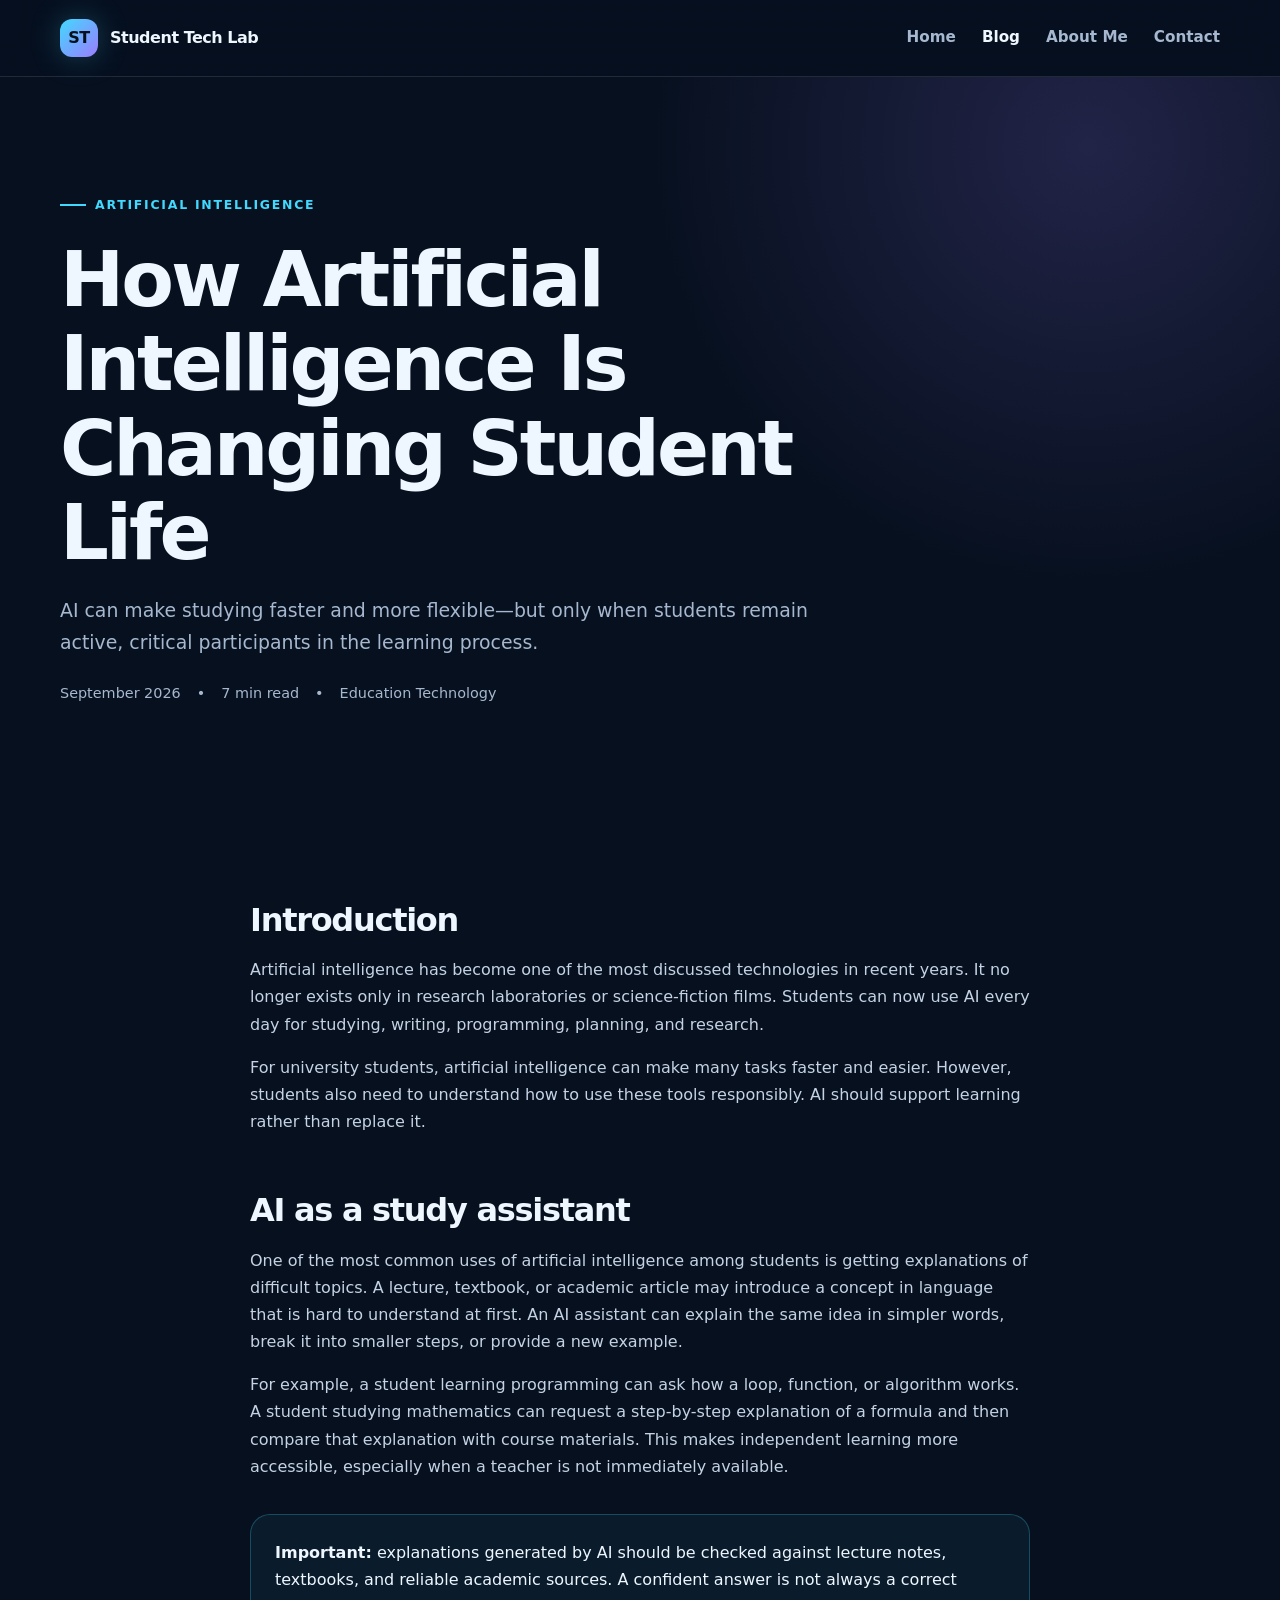
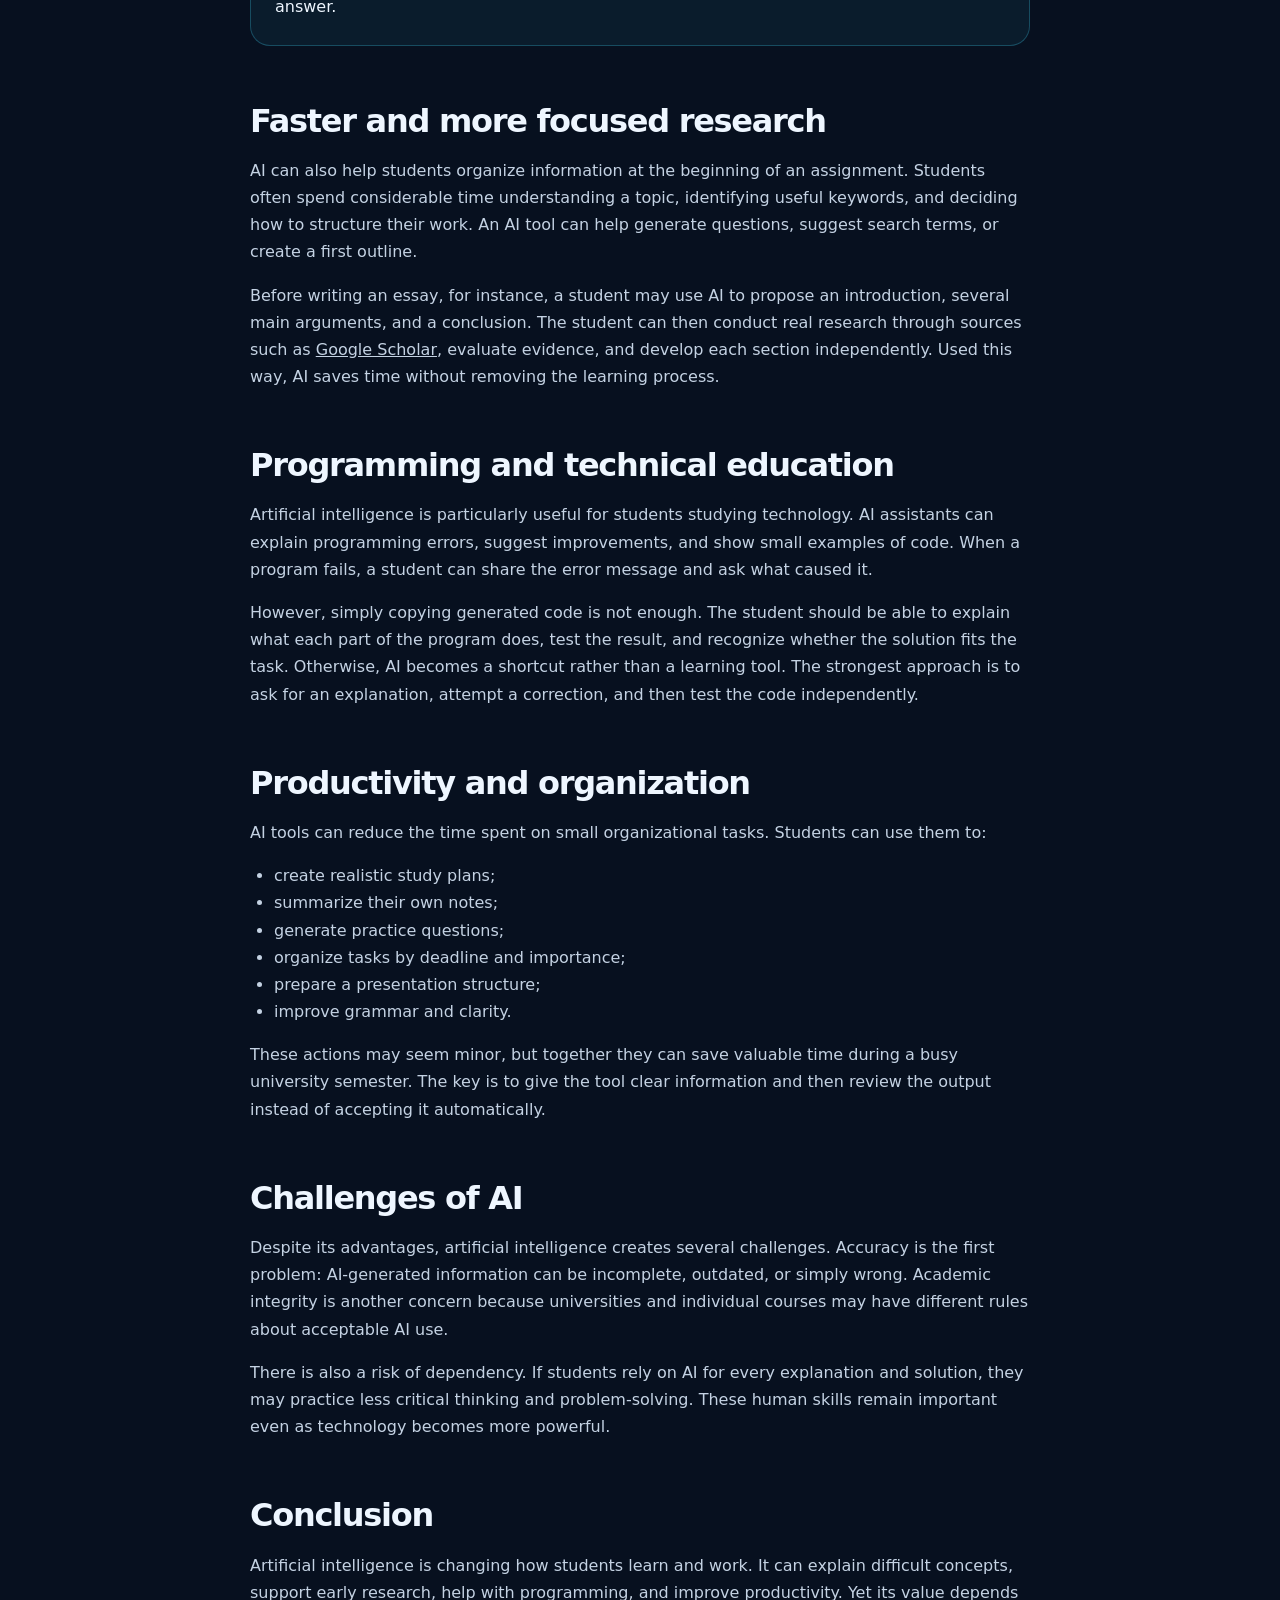
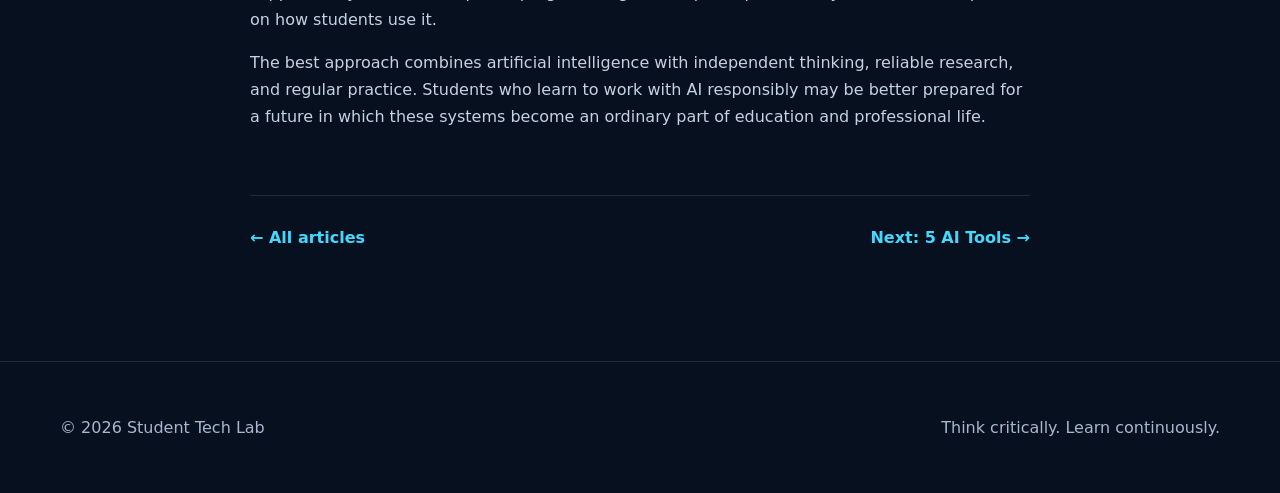
==== articles/ai-changing-student-life.html @ 763c8189 "Add files via upload" ====
<!doctype html><html lang="en"><head><meta charset="utf-8"><meta name="viewport" content="width=device-width,initial-scale=1"><title>How Artificial Intelligence Is Changing Student Life</title><meta name="description" content="Discover how artificial intelligence is changing student life by supporting learning, research, programming, and productivity."><meta name="keywords" content="Artificial Intelligence, AI for students, education technology, student productivity, AI tools"><link rel="icon" href="../favicon.svg" type="image/svg+xml"><link rel="stylesheet" href="../assets/styles.css"></head><body><a class="skip" href="#main">Skip to content</a><header class="site-header"><nav class="nav wrap" aria-label="Main navigation"><a class="brand" href="../index.html"><span class="brand-mark">ST</span>Student Tech Lab</a><button class="menu-btn" aria-expanded="false" aria-controls="nav-links">Menu</button><div class="nav-links" id="nav-links"><a href="../index.html">Home</a><a href="../index.html#articles" aria-current="page">Blog</a><a href="../about.html">About Me</a><a href="../contact.html">Contact</a></div></nav></header><main id="main"><header class="page-hero"><div class="wrap"><span class="eyebrow">Artificial intelligence</span><h1>How Artificial Intelligence Is Changing Student Life</h1><p>AI can make studying faster and more flexible—but only when students remain active, critical participants in the learning process.</p><div class="article-meta"><span>September 2026</span><span>•</span><span>7 min read</span><span>•</span><span>Education Technology</span></div></div></header><article class="article-wrap"><h2>Introduction</h2><p>Artificial intelligence has become one of the most discussed technologies in recent years. It no longer exists only in research laboratories or science-fiction films. Students can now use AI every day for studying, writing, programming, planning, and research.</p><p>For university students, artificial intelligence can make many tasks faster and easier. However, students also need to understand how to use these tools responsibly. AI should support learning rather than replace it.</p><h2>AI as a study assistant</h2><p>One of the most common uses of artificial intelligence among students is getting explanations of difficult topics. A lecture, textbook, or academic article may introduce a concept in language that is hard to understand at first. An AI assistant can explain the same idea in simpler words, break it into smaller steps, or provide a new example.</p><p>For example, a student learning programming can ask how a loop, function, or algorithm works. A student studying mathematics can request a step-by-step explanation of a formula and then compare that explanation with course materials. This makes independent learning more accessible, especially when a teacher is not immediately available.</p><div class="article-note"><strong>Important:</strong> explanations generated by AI should be checked against lecture notes, textbooks, and reliable academic sources. A confident answer is not always a correct answer.</div><h2>Faster and more focused research</h2><p>AI can also help students organize information at the beginning of an assignment. Students often spend considerable time understanding a topic, identifying useful keywords, and deciding how to structure their work. An AI tool can help generate questions, suggest search terms, or create a first outline.</p><p>Before writing an essay, for instance, a student may use AI to propose an introduction, several main arguments, and a conclusion. The student can then conduct real research through sources such as <a href="https://scholar.google.com/" target="_blank" rel="noopener">Google Scholar</a>, evaluate evidence, and develop each section independently. Used this way, AI saves time without removing the learning process.</p><h2>Programming and technical education</h2><p>Artificial intelligence is particularly useful for students studying technology. AI assistants can explain programming errors, suggest improvements, and show small examples of code. When a program fails, a student can share the error message and ask what caused it.</p><p>However, simply copying generated code is not enough. The student should be able to explain what each part of the program does, test the result, and recognize whether the solution fits the task. Otherwise, AI becomes a shortcut rather than a learning tool. The strongest approach is to ask for an explanation, attempt a correction, and then test the code independently.</p><h2>Productivity and organization</h2><p>AI tools can reduce the time spent on small organizational tasks. Students can use them to:</p><ul><li>create realistic study plans;</li><li>summarize their own notes;</li><li>generate practice questions;</li><li>organize tasks by deadline and importance;</li><li>prepare a presentation structure;</li><li>improve grammar and clarity.</li></ul><p>These actions may seem minor, but together they can save valuable time during a busy university semester. The key is to give the tool clear information and then review the output instead of accepting it automatically.</p><h2>Challenges of AI</h2><p>Despite its advantages, artificial intelligence creates several challenges. Accuracy is the first problem: AI-generated information can be incomplete, outdated, or simply wrong. Academic integrity is another concern because universities and individual courses may have different rules about acceptable AI use.</p><p>There is also a risk of dependency. If students rely on AI for every explanation and solution, they may practice less critical thinking and problem-solving. These human skills remain important even as technology becomes more powerful.</p><h2>Conclusion</h2><p>Artificial intelligence is changing how students learn and work. It can explain difficult concepts, support early research, help with programming, and improve productivity. Yet its value depends on how students use it.</p><p>The best approach combines artificial intelligence with independent thinking, reliable research, and regular practice. Students who learn to work with AI responsibly may be better prepared for a future in which these systems become an ordinary part of education and professional life.</p><nav class="article-nav" aria-label="Article navigation"><a href="../index.html#articles">← All articles</a><a href="five-ai-tools.html">Next: 5 AI Tools →</a></nav></article></main><footer class="site-footer"><div class="wrap footer-row"><p>© 2026 Student Tech Lab</p><p>Think critically. Learn continuously.</p></div></footer><script src="../assets/site.js"></script></body></html>
---- assets/styles.css ----
:root{--bg:#07101f;--surface:#0e1a2d;--surface2:#13233b;--text:#eef6ff;--muted:#a6b8cf;--cyan:#42d9ff;--violet:#9b7cff;--amber:#ffb45b;--line:rgba(255,255,255,.11);--max:1160px;--shadow:0 24px 80px rgba(0,0,0,.28)}
*{box-sizing:border-box}html{scroll-behavior:smooth}body{margin:0;background:var(--bg);color:var(--text);font-family:Inter,ui-sans-serif,system-ui,-apple-system,BlinkMacSystemFont,"Segoe UI",sans-serif;font-size:16px;line-height:1.7}a{color:inherit}img{display:block;max-width:100%}.wrap{width:min(var(--max),calc(100% - 40px));margin:auto}.site-header{position:sticky;top:0;z-index:20;background:rgba(7,16,31,.84);backdrop-filter:blur(18px);border-bottom:1px solid var(--line)}.nav{height:76px;display:flex;align-items:center;justify-content:space-between;gap:24px}.brand{display:flex;align-items:center;gap:12px;text-decoration:none;font-weight:850;letter-spacing:-.03em}.brand-mark{display:grid;place-items:center;width:38px;height:38px;border-radius:12px;background:linear-gradient(135deg,var(--cyan),var(--violet));color:#06101c;box-shadow:0 0 30px rgba(66,217,255,.25)}.nav-links{display:flex;align-items:center;gap:26px}.nav-links a{text-decoration:none;color:var(--muted);font-size:.95rem;font-weight:650}.nav-links a:hover,.nav-links a[aria-current="page"]{color:var(--text)}.menu-btn{display:none;border:1px solid var(--line);background:var(--surface);color:var(--text);border-radius:12px;padding:10px 12px;font:inherit}.hero{position:relative;min-height:650px;display:flex;align-items:center;overflow:hidden;background:#07101f}.hero:before{content:"";position:absolute;inset:0;background:linear-gradient(90deg,rgba(7,16,31,.98) 0%,rgba(7,16,31,.85) 36%,rgba(7,16,31,.18) 72%),url('hero-ai-lab.png') 72% center/cover no-repeat}.hero:after{content:"";position:absolute;inset:auto 0 0;height:160px;background:linear-gradient(transparent,var(--bg))}.hero-content{position:relative;z-index:1;max-width:700px;padding:110px 0 120px}.eyebrow{display:inline-flex;align-items:center;gap:9px;color:var(--cyan);font-size:.78rem;font-weight:800;letter-spacing:.14em;text-transform:uppercase}.eyebrow:before{content:"";width:26px;height:2px;background:var(--cyan)}h1,h2,h3{line-height:1.1;letter-spacing:-.04em;margin-top:0}h1{font-size:clamp(3rem,7vw,6rem);margin:22px 0 24px;max-width:780px}h2{font-size:clamp(2rem,4vw,3.5rem)}h3{font-size:1.35rem}.gradient{background:linear-gradient(90deg,var(--cyan),#d8ccff);-webkit-background-clip:text;background-clip:text;color:transparent}.lead{font-size:clamp(1.05rem,2vw,1.28rem);color:#c1d0e2;max-width:660px}.hero-actions{display:flex;flex-wrap:wrap;gap:14px;margin-top:34px}.button{display:inline-flex;align-items:center;justify-content:center;gap:10px;min-height:48px;padding:0 20px;border-radius:14px;text-decoration:none;font-weight:800;border:1px solid transparent;background:linear-gradient(135deg,var(--cyan),#6ea8ff);color:#06101c}.button.secondary{background:rgba(255,255,255,.05);border-color:var(--line);color:var(--text)}.section{padding:92px 0}.section-head{display:flex;justify-content:space-between;align-items:end;gap:32px;margin-bottom:38px}.section-head p{max-width:540px;color:var(--muted);margin:0}.post-grid{display:grid;grid-template-columns:repeat(3,1fr);gap:22px}.card{display:flex;flex-direction:column;min-height:360px;padding:28px;border:1px solid var(--line);border-radius:24px;background:linear-gradient(145deg,rgba(19,35,59,.96),rgba(10,22,40,.96));box-shadow:var(--shadow);text-decoration:none;transition:transform .25s,border-color .25s}.card:hover{transform:translateY(-6px);border-color:rgba(66,217,255,.45)}.card-number{font-size:3.7rem;font-weight:900;line-height:1;color:rgba(66,217,255,.18);letter-spacing:-.08em}.card h3{font-size:1.55rem;margin:44px 0 14px}.card p{color:var(--muted);margin:0}.card-meta{margin-top:auto;padding-top:28px;display:flex;justify-content:space-between;color:#d0dded;font-size:.87rem}.topic-strip{display:grid;grid-template-columns:1.2fr .8fr;gap:24px}.feature-panel,.quote-panel{border:1px solid var(--line);border-radius:28px;padding:42px;background:var(--surface)}.feature-panel{background:radial-gradient(circle at 80% 20%,rgba(155,124,255,.22),transparent 35%),var(--surface)}.feature-list{display:grid;grid-template-columns:repeat(2,1fr);gap:18px;margin-top:32px}.feature{padding:18px;border-left:2px solid var(--cyan);background:rgba(255,255,255,.03)}.feature strong{display:block}.feature span{color:var(--muted);font-size:.92rem}.quote-panel{display:flex;flex-direction:column;justify-content:space-between;background:linear-gradient(160deg,#143353,#111b32)}.quote-panel blockquote{font-size:1.45rem;line-height:1.45;margin:0}.page-hero{padding:110px 0 70px;background:radial-gradient(circle at 85% 10%,rgba(155,124,255,.18),transparent 35%)}.page-hero h1{font-size:clamp(2.7rem,6vw,5rem);margin-bottom:18px}.page-hero p{color:var(--muted);font-size:1.18rem;max-width:760px}.article-wrap{width:min(780px,calc(100% - 40px));margin:auto;padding:70px 0 110px}.article-meta{display:flex;gap:16px;flex-wrap:wrap;color:var(--muted);font-size:.9rem;margin:22px 0 0}.article-wrap h2{font-size:2rem;margin:58px 0 18px}.article-wrap h3{margin:38px 0 12px}.article-wrap p,.article-wrap li{color:#c4d2e3}.article-wrap ul,.article-wrap ol{padding-left:24px}.article-note{border:1px solid rgba(66,217,255,.25);border-radius:20px;padding:24px;background:rgba(66,217,255,.06);margin:34px 0}.article-nav{display:flex;justify-content:space-between;gap:20px;margin-top:64px;padding-top:28px;border-top:1px solid var(--line)}.article-nav a{color:var(--cyan);font-weight:750;text-decoration:none}.about-grid{display:grid;grid-template-columns:.8fr 1.2fr;gap:60px;align-items:start}.profile-card{position:sticky;top:110px;border:1px solid var(--line);border-radius:28px;padding:32px;background:linear-gradient(160deg,var(--surface2),var(--surface))}.profile-orb{width:100px;height:100px;border-radius:30px;background:radial-gradient(circle at 35% 30%,#fff,40%,var(--cyan) 41%,var(--violet));box-shadow:0 20px 60px rgba(66,217,255,.25);margin-bottom:28px}.chips{display:flex;flex-wrap:wrap;gap:9px;margin-top:24px}.chip{padding:8px 12px;border:1px solid var(--line);border-radius:999px;color:#c9d9eb;font-size:.85rem}.prose h2{margin-top:0}.prose p{color:#c4d2e3}.contact-grid{display:grid;grid-template-columns:.8fr 1.2fr;gap:50px}.contact-card{border:1px solid var(--line);border-radius:28px;padding:34px;background:var(--surface)}form{display:grid;gap:18px}label{display:grid;gap:8px;font-weight:700}input,textarea{width:100%;border:1px solid var(--line);border-radius:14px;background:#091426;color:var(--text);padding:14px 15px;font:inherit}textarea{min-height:150px;resize:vertical}input:focus,textarea:focus{outline:2px solid var(--cyan);outline-offset:2px}.form-status{min-height:24px;color:var(--cyan);margin:0}.site-footer{border-top:1px solid var(--line);padding:36px 0;color:var(--muted)}.footer-row{display:flex;justify-content:space-between;gap:24px;align-items:center}.footer-row a{color:var(--cyan);text-decoration:none}.skip{position:absolute;left:-9999px;top:8px;background:#fff;color:#000;padding:10px;z-index:100}.skip:focus{left:8px}
@media(max-width:860px){.menu-btn{display:block}.nav-links{display:none;position:absolute;top:76px;left:20px;right:20px;padding:18px;flex-direction:column;align-items:stretch;background:#0d192b;border:1px solid var(--line);border-radius:18px}.nav-links.open{display:flex}.hero{min-height:610px}.hero:before{background:linear-gradient(90deg,rgba(7,16,31,.98),rgba(7,16,31,.7)),url('hero-ai-lab.png') 66% center/cover no-repeat}.post-grid{grid-template-columns:1fr}.topic-strip,.about-grid,.contact-grid{grid-template-columns:1fr}.profile-card{position:static}.section-head{display:block}.section-head p{margin-top:14px}.feature-list{grid-template-columns:1fr}}
@media(max-width:560px){.wrap,.article-wrap{width:min(100% - 28px,var(--max))}.nav{height:68px}.nav-links{top:68px;left:14px;right:14px}.hero-content{padding:90px 0 100px}.hero h1{font-size:3rem}.section{padding:68px 0}.feature-panel,.quote-panel,.contact-card{padding:26px}.article-nav{flex-direction:column}.footer-row{display:block}.footer-row p{margin:6px 0}}
@media(prefers-reduced-motion:reduce){html{scroll-behavior:auto}.card{transition:none}}
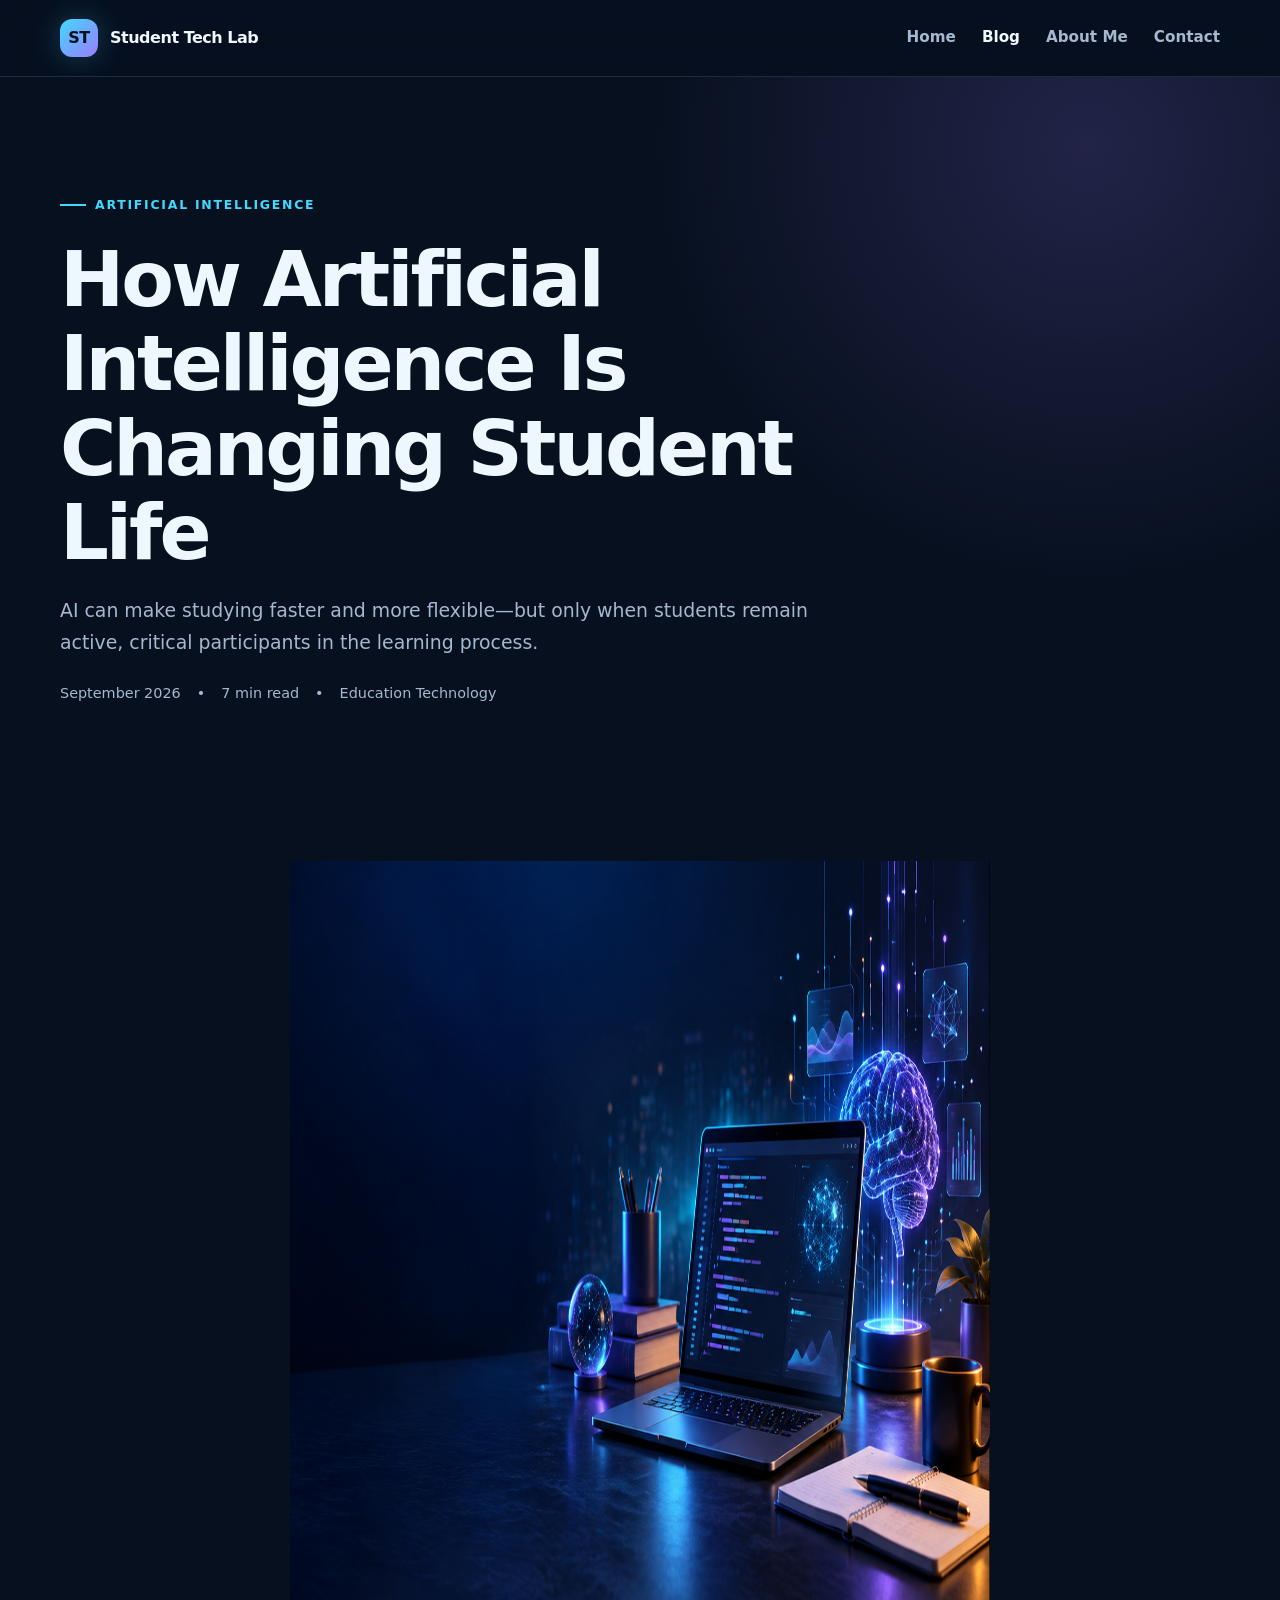
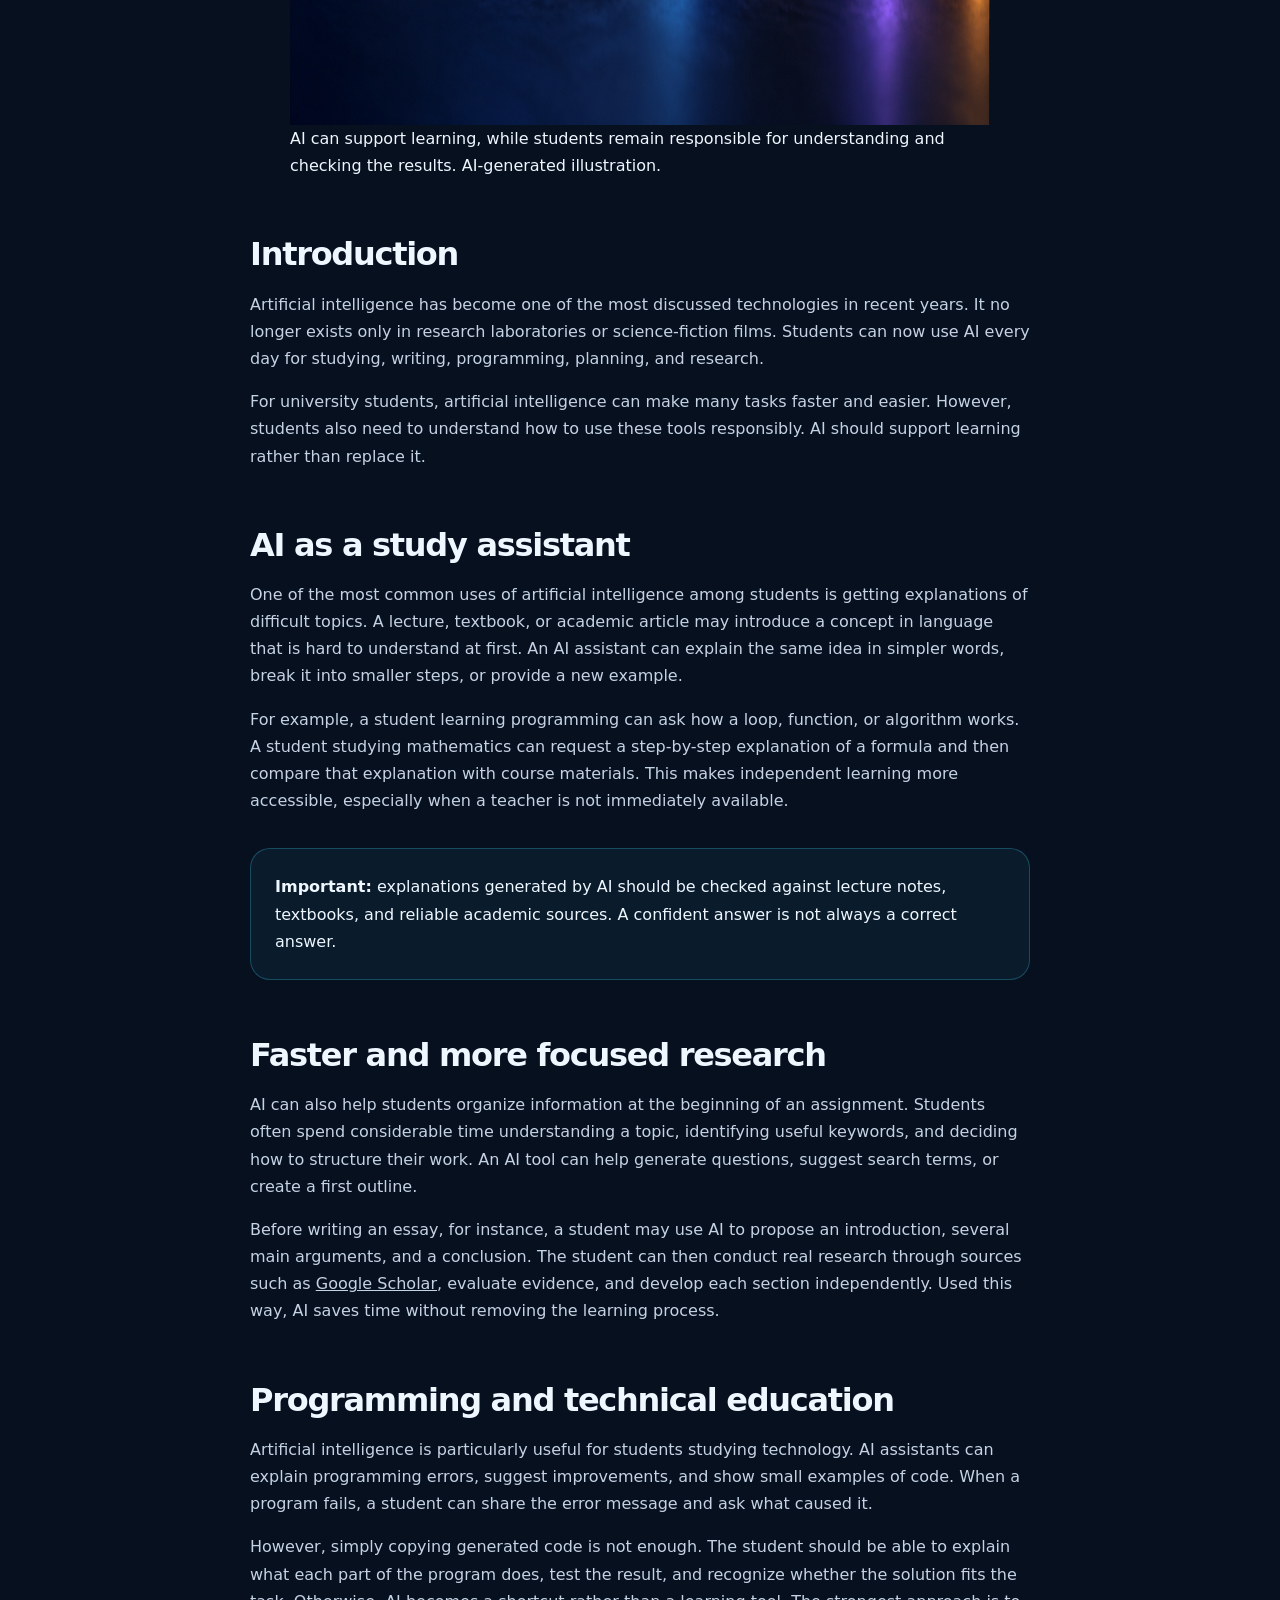
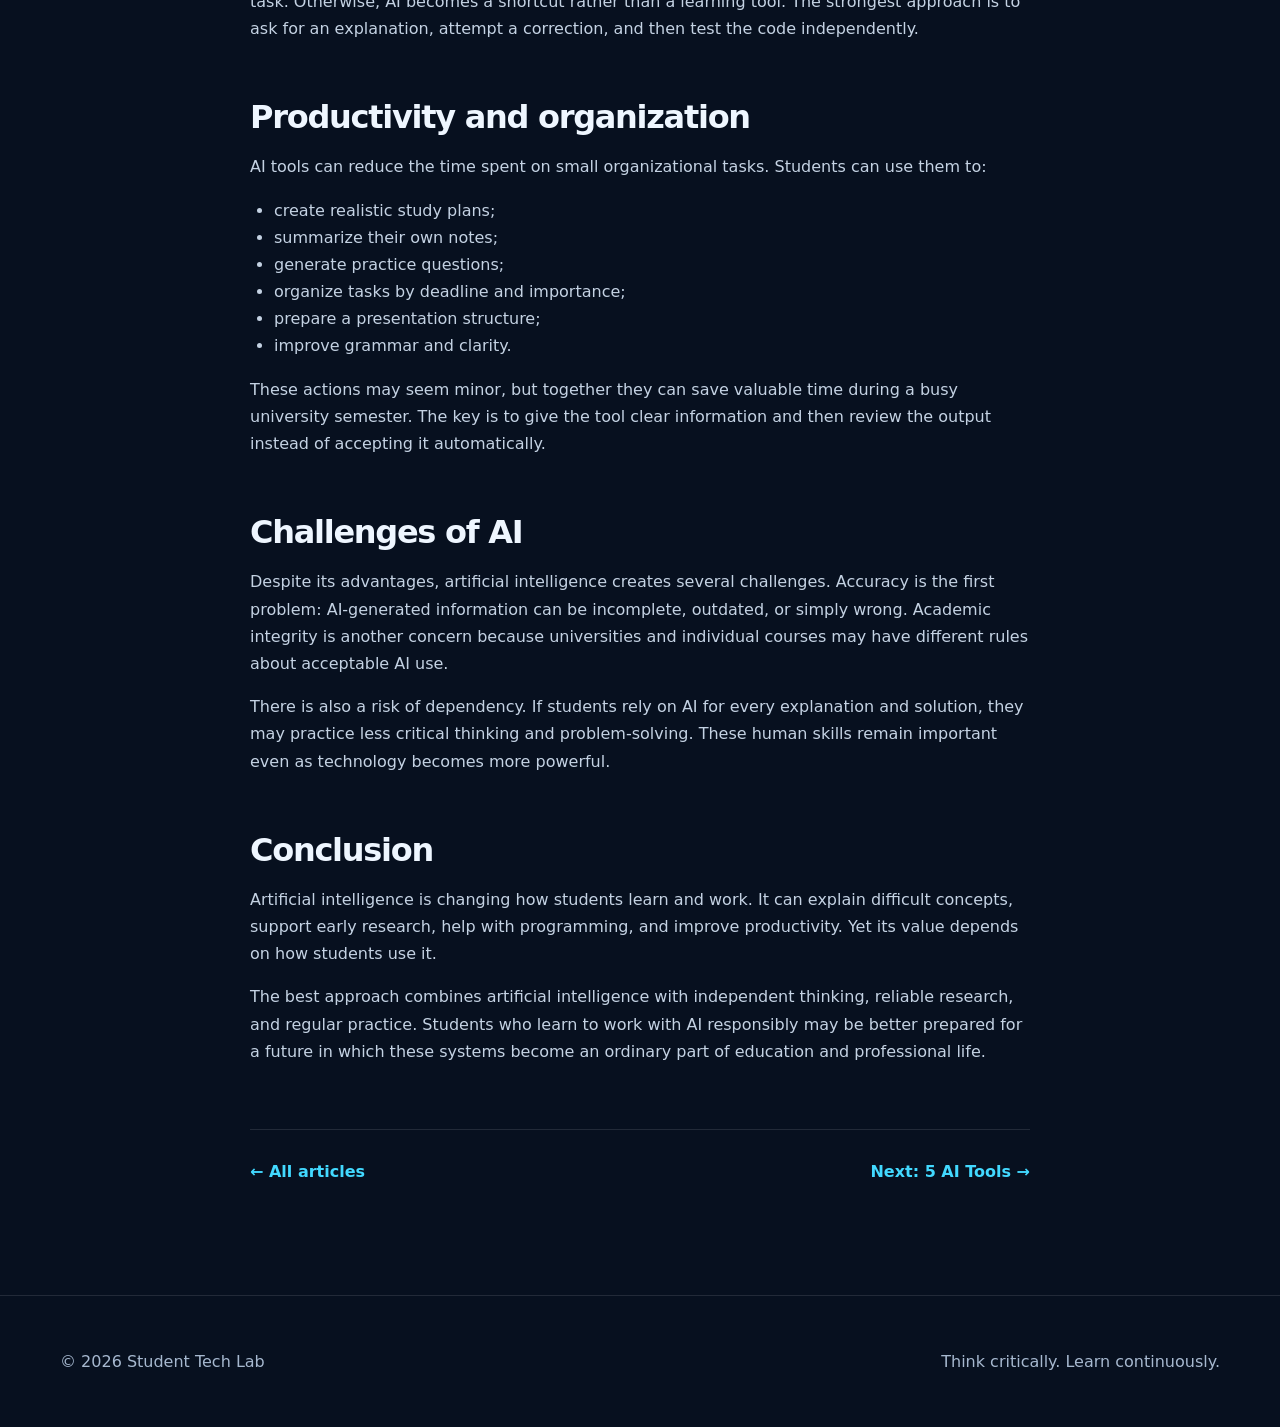
==== commit c81d02f7: "Add files via upload" ====
--- a/articles/ai-changing-student-life.html
+++ b/articles/ai-changing-student-life.html
@@ -1 +1 @@
-<!doctype html><html lang="en"><head><meta charset="utf-8"><meta name="viewport" content="width=device-width,initial-scale=1"><title>How Artificial Intelligence Is Changing Student Life</title><meta name="description" content="Discover how artificial intelligence is changing student life by supporting learning, research, programming, and productivity."><meta name="keywords" content="Artificial Intelligence, AI for students, education technology, student productivity, AI tools"><link rel="icon" href="../favicon.svg" type="image/svg+xml"><link rel="stylesheet" href="../assets/styles.css"></head><body><a class="skip" href="#main">Skip to content</a><header class="site-header"><nav class="nav wrap" aria-label="Main navigation"><a class="brand" href="../index.html"><span class="brand-mark">ST</span>Student Tech Lab</a><button class="menu-btn" aria-expanded="false" aria-controls="nav-links">Menu</button><div class="nav-links" id="nav-links"><a href="../index.html">Home</a><a href="../index.html#articles" aria-current="page">Blog</a><a href="../about.html">About Me</a><a href="../contact.html">Contact</a></div></nav></header><main id="main"><header class="page-hero"><div class="wrap"><span class="eyebrow">Artificial intelligence</span><h1>How Artificial Intelligence Is Changing Student Life</h1><p>AI can make studying faster and more flexible—but only when students remain active, critical participants in the learning process.</p><div class="article-meta"><span>September 2026</span><span>•</span><span>7 min read</span><span>•</span><span>Education Technology</span></div></div></header><article class="article-wrap"><h2>Introduction</h2><p>Artificial intelligence has become one of the most discussed technologies in recent years. It no longer exists only in research laboratories or science-fiction films. Students can now use AI every day for studying, writing, programming, planning, and research.</p><p>For university students, artificial intelligence can make many tasks faster and easier. However, students also need to understand how to use these tools responsibly. AI should support learning rather than replace it.</p><h2>AI as a study assistant</h2><p>One of the most common uses of artificial intelligence among students is getting explanations of difficult topics. A lecture, textbook, or academic article may introduce a concept in language that is hard to understand at first. An AI assistant can explain the same idea in simpler words, break it into smaller steps, or provide a new example.</p><p>For example, a student learning programming can ask how a loop, function, or algorithm works. A student studying mathematics can request a step-by-step explanation of a formula and then compare that explanation with course materials. This makes independent learning more accessible, especially when a teacher is not immediately available.</p><div class="article-note"><strong>Important:</strong> explanations generated by AI should be checked against lecture notes, textbooks, and reliable academic sources. A confident answer is not always a correct answer.</div><h2>Faster and more focused research</h2><p>AI can also help students organize information at the beginning of an assignment. Students often spend considerable time understanding a topic, identifying useful keywords, and deciding how to structure their work. An AI tool can help generate questions, suggest search terms, or create a first outline.</p><p>Before writing an essay, for instance, a student may use AI to propose an introduction, several main arguments, and a conclusion. The student can then conduct real research through sources such as <a href="https://scholar.google.com/" target="_blank" rel="noopener">Google Scholar</a>, evaluate evidence, and develop each section independently. Used this way, AI saves time without removing the learning process.</p><h2>Programming and technical education</h2><p>Artificial intelligence is particularly useful for students studying technology. AI assistants can explain programming errors, suggest improvements, and show small examples of code. When a program fails, a student can share the error message and ask what caused it.</p><p>However, simply copying generated code is not enough. The student should be able to explain what each part of the program does, test the result, and recognize whether the solution fits the task. Otherwise, AI becomes a shortcut rather than a learning tool. The strongest approach is to ask for an explanation, attempt a correction, and then test the code independently.</p><h2>Productivity and organization</h2><p>AI tools can reduce the time spent on small organizational tasks. Students can use them to:</p><ul><li>create realistic study plans;</li><li>summarize their own notes;</li><li>generate practice questions;</li><li>organize tasks by deadline and importance;</li><li>prepare a presentation structure;</li><li>improve grammar and clarity.</li></ul><p>These actions may seem minor, but together they can save valuable time during a busy university semester. The key is to give the tool clear information and then review the output instead of accepting it automatically.</p><h2>Challenges of AI</h2><p>Despite its advantages, artificial intelligence creates several challenges. Accuracy is the first problem: AI-generated information can be incomplete, outdated, or simply wrong. Academic integrity is another concern because universities and individual courses may have different rules about acceptable AI use.</p><p>There is also a risk of dependency. If students rely on AI for every explanation and solution, they may practice less critical thinking and problem-solving. These human skills remain important even as technology becomes more powerful.</p><h2>Conclusion</h2><p>Artificial intelligence is changing how students learn and work. It can explain difficult concepts, support early research, help with programming, and improve productivity. Yet its value depends on how students use it.</p><p>The best approach combines artificial intelligence with independent thinking, reliable research, and regular practice. Students who learn to work with AI responsibly may be better prepared for a future in which these systems become an ordinary part of education and professional life.</p><nav class="article-nav" aria-label="Article navigation"><a href="../index.html#articles">← All articles</a><a href="five-ai-tools.html">Next: 5 AI Tools →</a></nav></article></main><footer class="site-footer"><div class="wrap footer-row"><p>© 2026 Student Tech Lab</p><p>Think critically. Learn continuously.</p></div></footer><script src="../assets/site.js"></script></body></html>
+<!doctype html><html lang="en"><head><meta charset="utf-8"><meta name="viewport" content="width=device-width,initial-scale=1"><title>How Artificial Intelligence Is Changing Student Life</title><meta name="description" content="Discover how artificial intelligence is changing student life by supporting learning, research, programming, and productivity."><meta name="keywords" content="Artificial Intelligence, AI for students, education technology, student productivity, AI tools"><link rel="icon" href="../favicon.svg" type="image/svg+xml"><link rel="stylesheet" href="../assets/styles.css"></head><body><a class="skip" href="#main">Skip to content</a><header class="site-header"><nav class="nav wrap" aria-label="Main navigation"><a class="brand" href="../index.html"><span class="brand-mark">ST</span>Student Tech Lab</a><button class="menu-btn" aria-expanded="false" aria-controls="nav-links">Menu</button><div class="nav-links" id="nav-links"><a href="../index.html">Home</a><a href="../index.html#articles" aria-current="page">Blog</a><a href="../about.html">About Me</a><a href="../contact.html">Contact</a></div></nav></header><main id="main"><header class="page-hero"><div class="wrap"><span class="eyebrow">Artificial intelligence</span><h1>How Artificial Intelligence Is Changing Student Life</h1><p>AI can make studying faster and more flexible—but only when students remain active, critical participants in the learning process.</p><div class="article-meta"><span>September 2026</span><span>•</span><span>7 min read</span><span>•</span><span>Education Technology</span></div></div></header><article class="article-wrap"><figure class="article-figure"><img src="../assets/hero-ai-lab.png" alt="Conceptual study desk with a laptop and a glowing AI brain" width="1536" height="864"><figcaption>AI can support learning, while students remain responsible for understanding and checking the results. <span>AI-generated illustration.</span></figcaption></figure><h2>Introduction</h2><p>Artificial intelligence has become one of the most discussed technologies in recent years. It no longer exists only in research laboratories or science-fiction films. Students can now use AI every day for studying, writing, programming, planning, and research.</p><p>For university students, artificial intelligence can make many tasks faster and easier. However, students also need to understand how to use these tools responsibly. AI should support learning rather than replace it.</p><h2>AI as a study assistant</h2><p>One of the most common uses of artificial intelligence among students is getting explanations of difficult topics. A lecture, textbook, or academic article may introduce a concept in language that is hard to understand at first. An AI assistant can explain the same idea in simpler words, break it into smaller steps, or provide a new example.</p><p>For example, a student learning programming can ask how a loop, function, or algorithm works. A student studying mathematics can request a step-by-step explanation of a formula and then compare that explanation with course materials. This makes independent learning more accessible, especially when a teacher is not immediately available.</p><div class="article-note"><strong>Important:</strong> explanations generated by AI should be checked against lecture notes, textbooks, and reliable academic sources. A confident answer is not always a correct answer.</div><h2>Faster and more focused research</h2><p>AI can also help students organize information at the beginning of an assignment. Students often spend considerable time understanding a topic, identifying useful keywords, and deciding how to structure their work. An AI tool can help generate questions, suggest search terms, or create a first outline.</p><p>Before writing an essay, for instance, a student may use AI to propose an introduction, several main arguments, and a conclusion. The student can then conduct real research through sources such as <a href="https://scholar.google.com/" target="_blank" rel="noopener">Google Scholar</a>, evaluate evidence, and develop each section independently. Used this way, AI saves time without removing the learning process.</p><h2>Programming and technical education</h2><p>Artificial intelligence is particularly useful for students studying technology. AI assistants can explain programming errors, suggest improvements, and show small examples of code. When a program fails, a student can share the error message and ask what caused it.</p><p>However, simply copying generated code is not enough. The student should be able to explain what each part of the program does, test the result, and recognize whether the solution fits the task. Otherwise, AI becomes a shortcut rather than a learning tool. The strongest approach is to ask for an explanation, attempt a correction, and then test the code independently.</p><h2>Productivity and organization</h2><p>AI tools can reduce the time spent on small organizational tasks. Students can use them to:</p><ul><li>create realistic study plans;</li><li>summarize their own notes;</li><li>generate practice questions;</li><li>organize tasks by deadline and importance;</li><li>prepare a presentation structure;</li><li>improve grammar and clarity.</li></ul><p>These actions may seem minor, but together they can save valuable time during a busy university semester. The key is to give the tool clear information and then review the output instead of accepting it automatically.</p><h2>Challenges of AI</h2><p>Despite its advantages, artificial intelligence creates several challenges. Accuracy is the first problem: AI-generated information can be incomplete, outdated, or simply wrong. Academic integrity is another concern because universities and individual courses may have different rules about acceptable AI use.</p><p>There is also a risk of dependency. If students rely on AI for every explanation and solution, they may practice less critical thinking and problem-solving. These human skills remain important even as technology becomes more powerful.</p><h2>Conclusion</h2><p>Artificial intelligence is changing how students learn and work. It can explain difficult concepts, support early research, help with programming, and improve productivity. Yet its value depends on how students use it.</p><p>The best approach combines artificial intelligence with independent thinking, reliable research, and regular practice. Students who learn to work with AI responsibly may be better prepared for a future in which these systems become an ordinary part of education and professional life.</p><nav class="article-nav" aria-label="Article navigation"><a href="../index.html#articles">← All articles</a><a href="five-ai-tools.html">Next: 5 AI Tools →</a></nav></article></main><footer class="site-footer"><div class="wrap footer-row"><p>© 2026 Student Tech Lab</p><p>Think critically. Learn continuously.</p></div></footer><script src="../assets/site.js"></script></body></html>
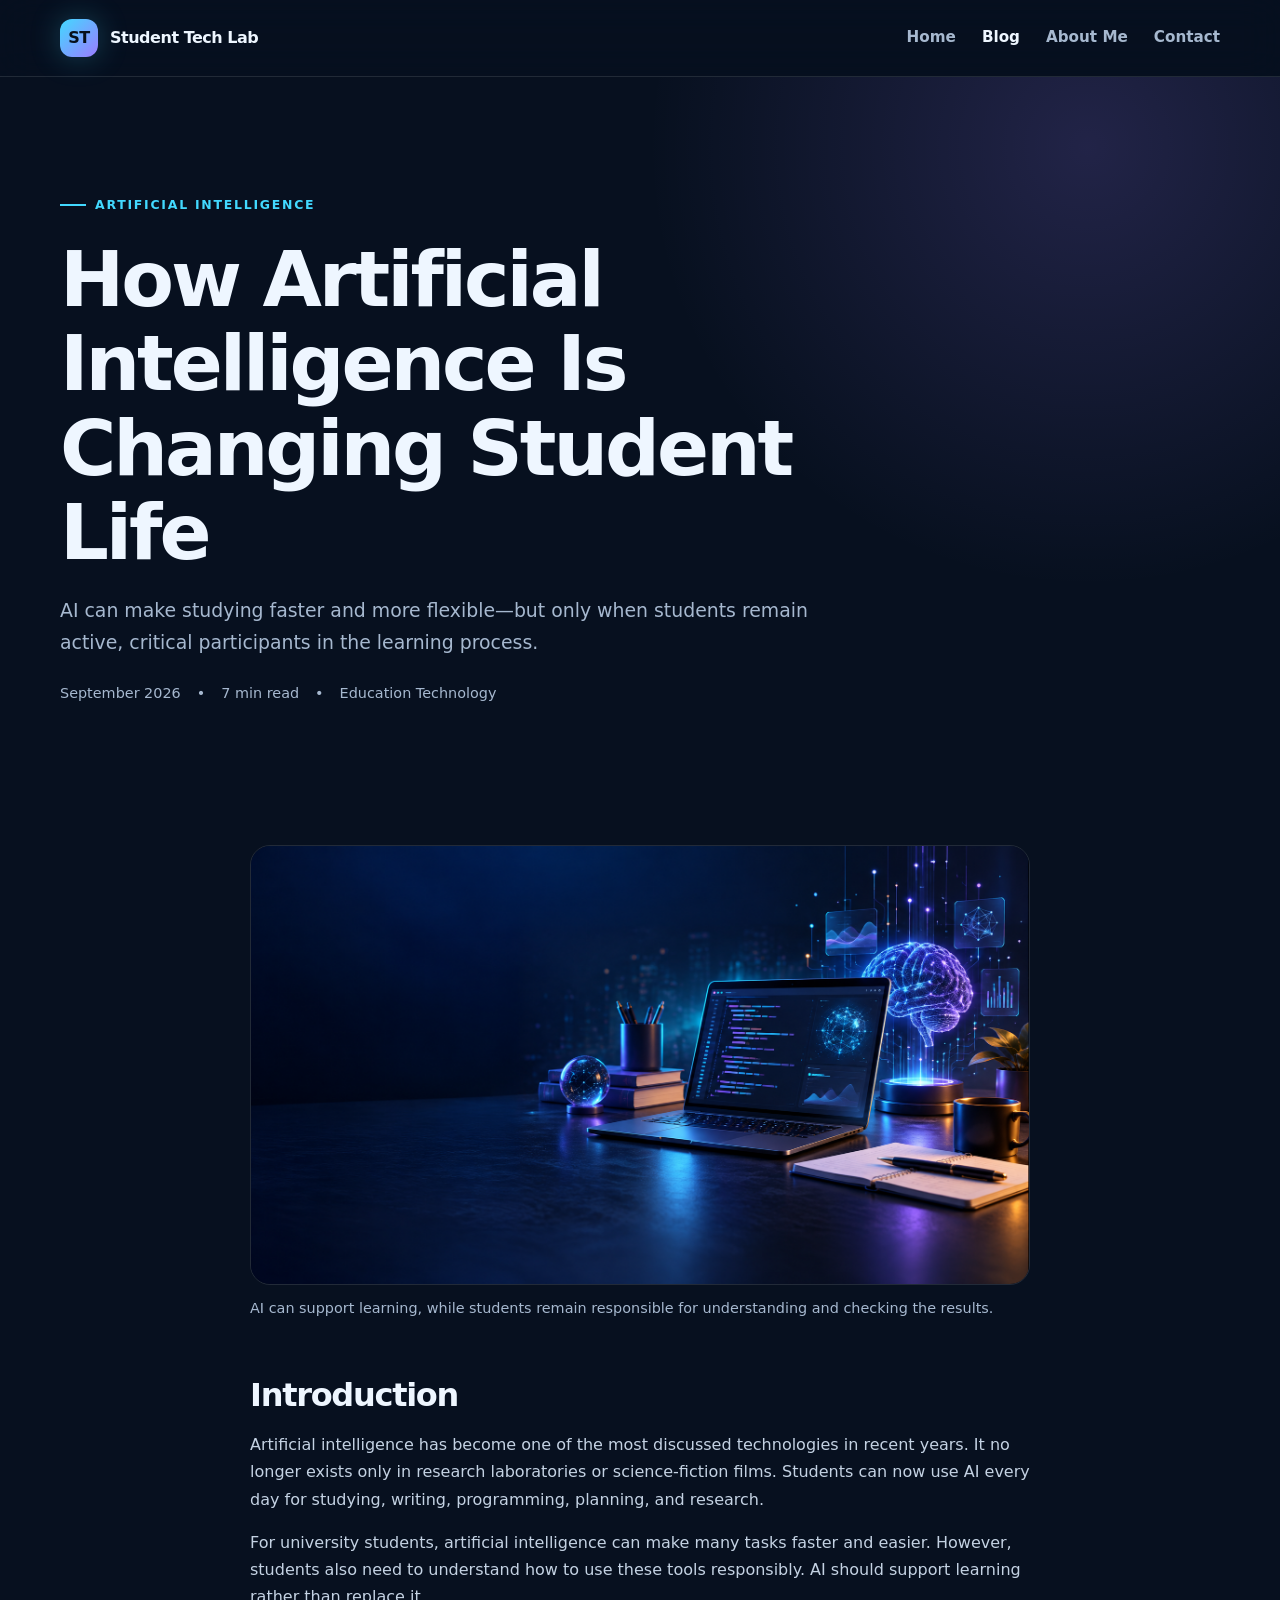
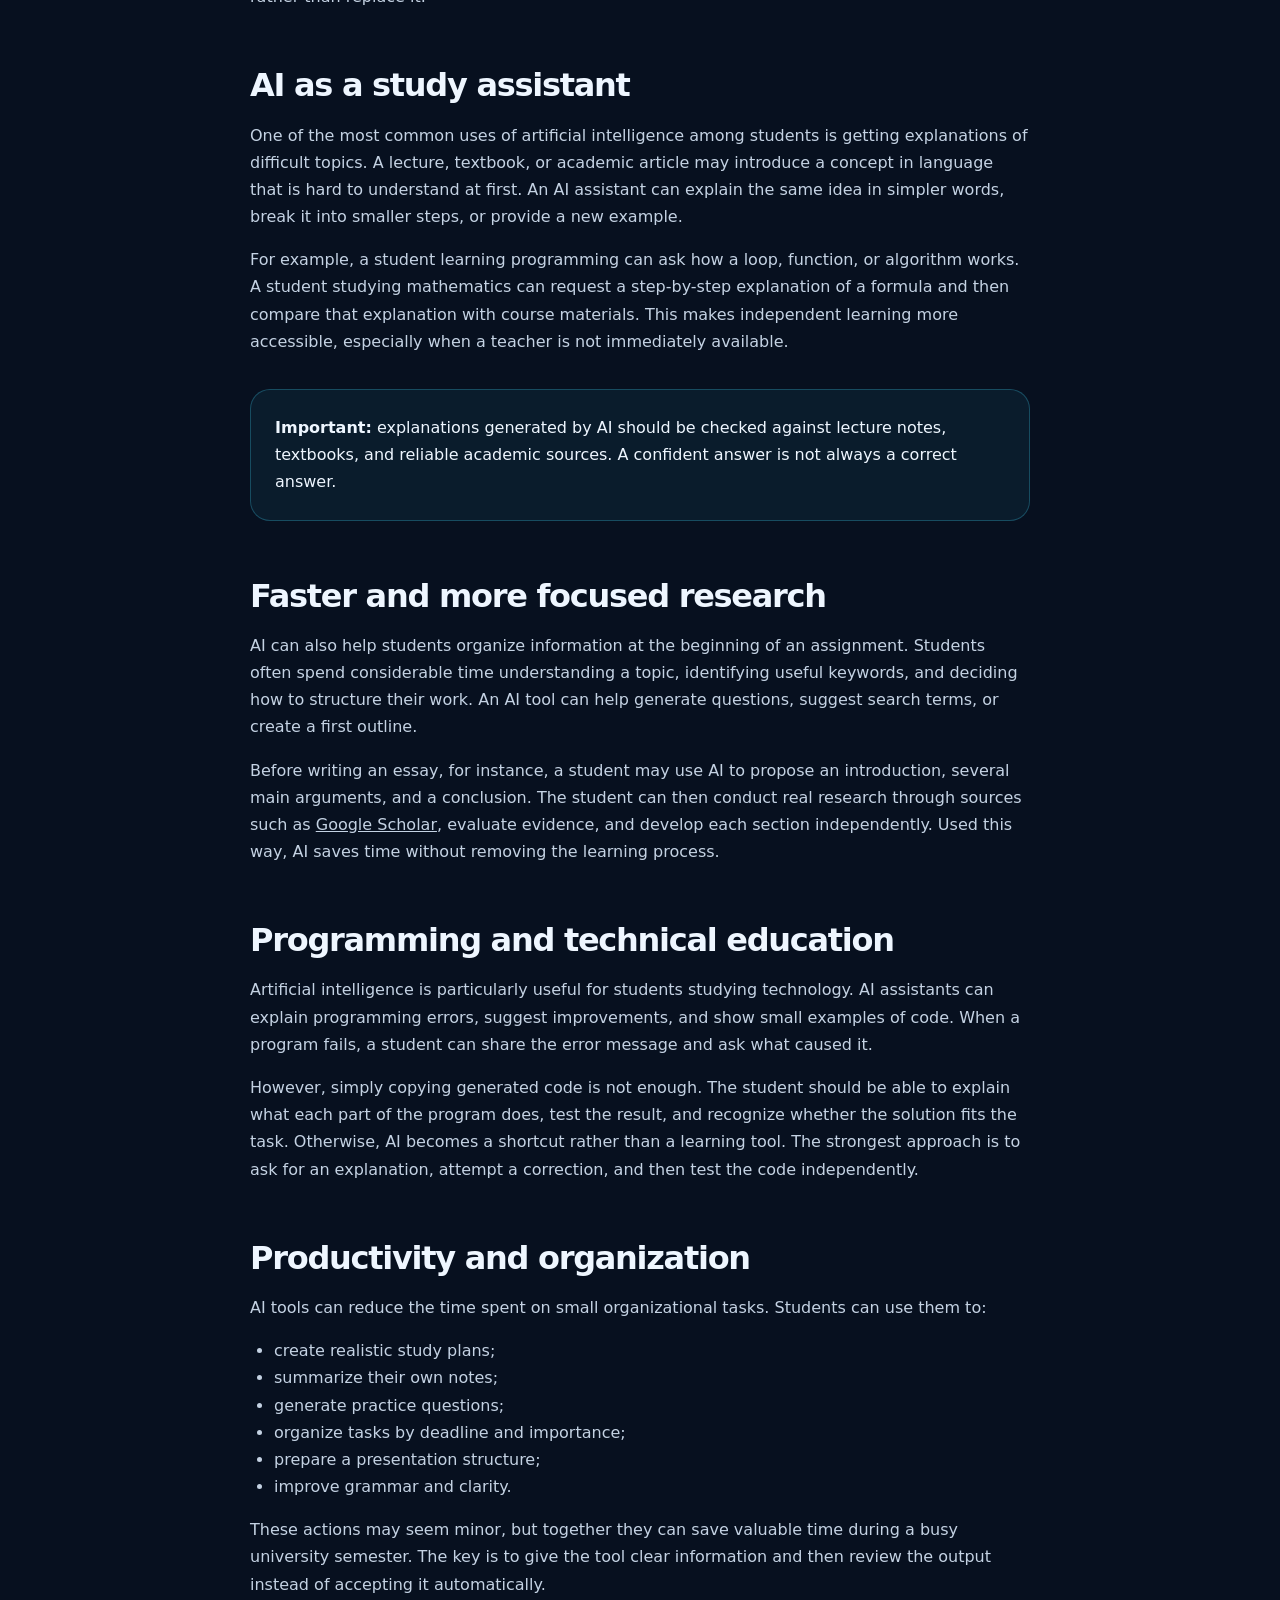
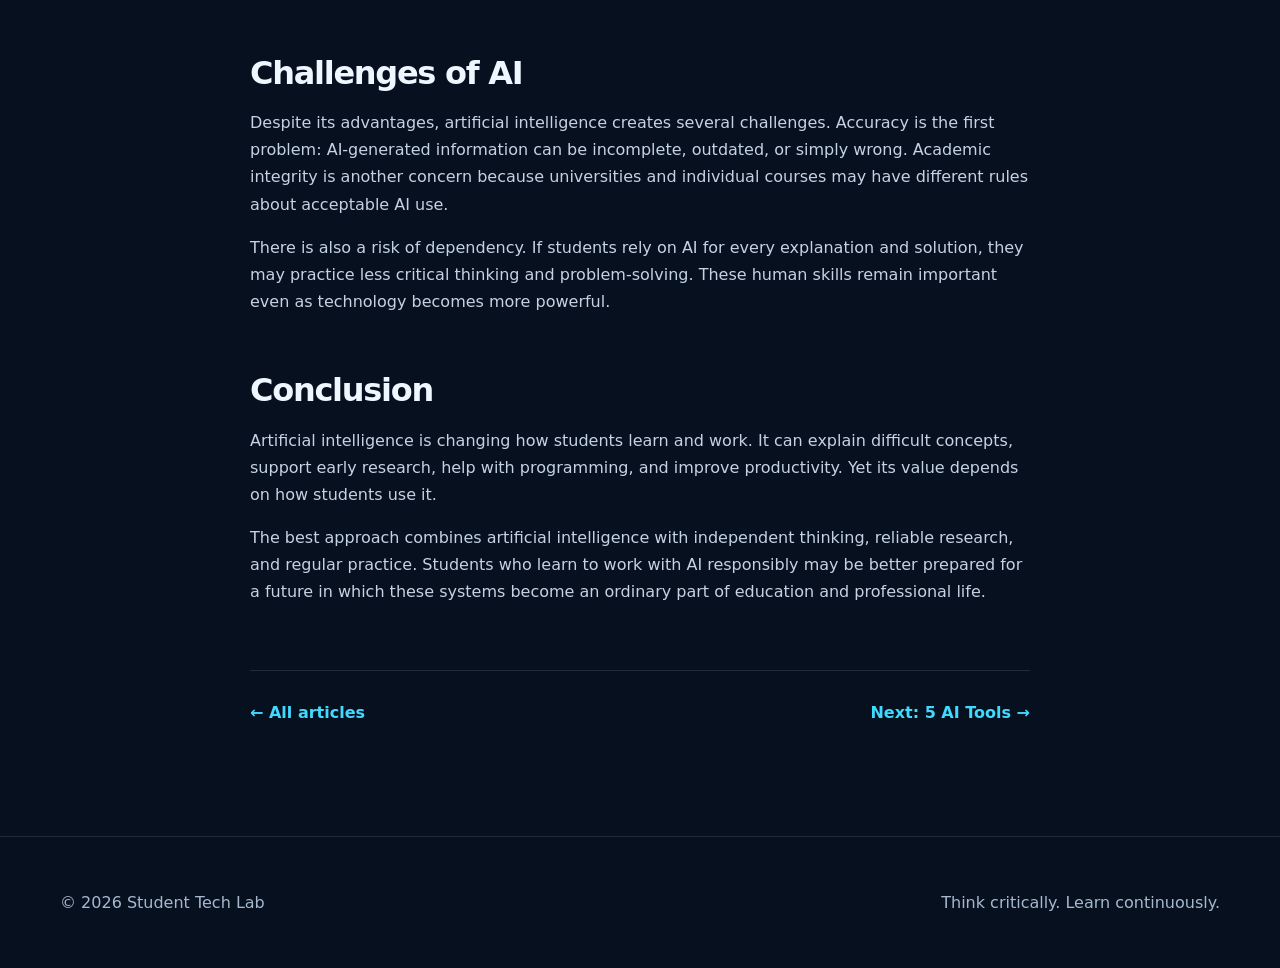
==== commit f22b6eec: "Update ai-changing-student-life.html" ====
--- a/articles/ai-changing-student-life.html
+++ b/articles/ai-changing-student-life.html
@@ -1 +1 @@
-<!doctype html><html lang="en"><head><meta charset="utf-8"><meta name="viewport" content="width=device-width,initial-scale=1"><title>How Artificial Intelligence Is Changing Student Life</title><meta name="description" content="Discover how artificial intelligence is changing student life by supporting learning, research, programming, and productivity."><meta name="keywords" content="Artificial Intelligence, AI for students, education technology, student productivity, AI tools"><link rel="icon" href="../favicon.svg" type="image/svg+xml"><link rel="stylesheet" href="../assets/styles.css"></head><body><a class="skip" href="#main">Skip to content</a><header class="site-header"><nav class="nav wrap" aria-label="Main navigation"><a class="brand" href="../index.html"><span class="brand-mark">ST</span>Student Tech Lab</a><button class="menu-btn" aria-expanded="false" aria-controls="nav-links">Menu</button><div class="nav-links" id="nav-links"><a href="../index.html">Home</a><a href="../index.html#articles" aria-current="page">Blog</a><a href="../about.html">About Me</a><a href="../contact.html">Contact</a></div></nav></header><main id="main"><header class="page-hero"><div class="wrap"><span class="eyebrow">Artificial intelligence</span><h1>How Artificial Intelligence Is Changing Student Life</h1><p>AI can make studying faster and more flexible—but only when students remain active, critical participants in the learning process.</p><div class="article-meta"><span>September 2026</span><span>•</span><span>7 min read</span><span>•</span><span>Education Technology</span></div></div></header><article class="article-wrap"><figure class="article-figure"><img src="../assets/hero-ai-lab.png" alt="Conceptual study desk with a laptop and a glowing AI brain" width="1536" height="864"><figcaption>AI can support learning, while students remain responsible for understanding and checking the results. <span>AI-generated illustration.</span></figcaption></figure><h2>Introduction</h2><p>Artificial intelligence has become one of the most discussed technologies in recent years. It no longer exists only in research laboratories or science-fiction films. Students can now use AI every day for studying, writing, programming, planning, and research.</p><p>For university students, artificial intelligence can make many tasks faster and easier. However, students also need to understand how to use these tools responsibly. AI should support learning rather than replace it.</p><h2>AI as a study assistant</h2><p>One of the most common uses of artificial intelligence among students is getting explanations of difficult topics. A lecture, textbook, or academic article may introduce a concept in language that is hard to understand at first. An AI assistant can explain the same idea in simpler words, break it into smaller steps, or provide a new example.</p><p>For example, a student learning programming can ask how a loop, function, or algorithm works. A student studying mathematics can request a step-by-step explanation of a formula and then compare that explanation with course materials. This makes independent learning more accessible, especially when a teacher is not immediately available.</p><div class="article-note"><strong>Important:</strong> explanations generated by AI should be checked against lecture notes, textbooks, and reliable academic sources. A confident answer is not always a correct answer.</div><h2>Faster and more focused research</h2><p>AI can also help students organize information at the beginning of an assignment. Students often spend considerable time understanding a topic, identifying useful keywords, and deciding how to structure their work. An AI tool can help generate questions, suggest search terms, or create a first outline.</p><p>Before writing an essay, for instance, a student may use AI to propose an introduction, several main arguments, and a conclusion. The student can then conduct real research through sources such as <a href="https://scholar.google.com/" target="_blank" rel="noopener">Google Scholar</a>, evaluate evidence, and develop each section independently. Used this way, AI saves time without removing the learning process.</p><h2>Programming and technical education</h2><p>Artificial intelligence is particularly useful for students studying technology. AI assistants can explain programming errors, suggest improvements, and show small examples of code. When a program fails, a student can share the error message and ask what caused it.</p><p>However, simply copying generated code is not enough. The student should be able to explain what each part of the program does, test the result, and recognize whether the solution fits the task. Otherwise, AI becomes a shortcut rather than a learning tool. The strongest approach is to ask for an explanation, attempt a correction, and then test the code independently.</p><h2>Productivity and organization</h2><p>AI tools can reduce the time spent on small organizational tasks. Students can use them to:</p><ul><li>create realistic study plans;</li><li>summarize their own notes;</li><li>generate practice questions;</li><li>organize tasks by deadline and importance;</li><li>prepare a presentation structure;</li><li>improve grammar and clarity.</li></ul><p>These actions may seem minor, but together they can save valuable time during a busy university semester. The key is to give the tool clear information and then review the output instead of accepting it automatically.</p><h2>Challenges of AI</h2><p>Despite its advantages, artificial intelligence creates several challenges. Accuracy is the first problem: AI-generated information can be incomplete, outdated, or simply wrong. Academic integrity is another concern because universities and individual courses may have different rules about acceptable AI use.</p><p>There is also a risk of dependency. If students rely on AI for every explanation and solution, they may practice less critical thinking and problem-solving. These human skills remain important even as technology becomes more powerful.</p><h2>Conclusion</h2><p>Artificial intelligence is changing how students learn and work. It can explain difficult concepts, support early research, help with programming, and improve productivity. Yet its value depends on how students use it.</p><p>The best approach combines artificial intelligence with independent thinking, reliable research, and regular practice. Students who learn to work with AI responsibly may be better prepared for a future in which these systems become an ordinary part of education and professional life.</p><nav class="article-nav" aria-label="Article navigation"><a href="../index.html#articles">← All articles</a><a href="five-ai-tools.html">Next: 5 AI Tools →</a></nav></article></main><footer class="site-footer"><div class="wrap footer-row"><p>© 2026 Student Tech Lab</p><p>Think critically. Learn continuously.</p></div></footer><script src="../assets/site.js"></script></body></html>
+<!doctype html><html lang="en"><head><meta charset="utf-8"><meta name="viewport" content="width=device-width,initial-scale=1"><title>How Artificial Intelligence Is Changing Student Life</title><meta name="description" content="Discover how artificial intelligence is changing student life by supporting learning, research, programming, and productivity."><meta name="keywords" content="Artificial Intelligence, AI for students, education technology, student productivity, AI tools"><link rel="icon" href="../favicon.svg" type="image/svg+xml"><link rel="stylesheet" href="../assets/styles.css"></head><body><a class="skip" href="#main">Skip to content</a><header class="site-header"><nav class="nav wrap" aria-label="Main navigation"><a class="brand" href="../index.html"><span class="brand-mark">ST</span>Student Tech Lab</a><button class="menu-btn" aria-expanded="false" aria-controls="nav-links">Menu</button><div class="nav-links" id="nav-links"><a href="../index.html">Home</a><a href="../index.html#articles" aria-current="page">Blog</a><a href="../about.html">About Me</a><a href="../contact.html">Contact</a></div></nav></header><main id="main"><header class="page-hero"><div class="wrap"><span class="eyebrow">Artificial intelligence</span><h1>How Artificial Intelligence Is Changing Student Life</h1><p>AI can make studying faster and more flexible—but only when students remain active, critical participants in the learning process.</p><div class="article-meta"><span>September 2026</span><span>•</span><span>7 min read</span><span>•</span><span>Education Technology</span></div></div></header><article class="article-wrap"><figure class="article-figure"><img src="../assets/hero-ai-lab.png" alt="Conceptual study desk with a laptop and a glowing AI brain" width="1536" height="864"><figcaption>AI can support learning, while students remain responsible for understanding and checking the results. </figcaption></figure><h2>Introduction</h2><p>Artificial intelligence has become one of the most discussed technologies in recent years. It no longer exists only in research laboratories or science-fiction films. Students can now use AI every day for studying, writing, programming, planning, and research.</p><p>For university students, artificial intelligence can make many tasks faster and easier. However, students also need to understand how to use these tools responsibly. AI should support learning rather than replace it.</p><h2>AI as a study assistant</h2><p>One of the most common uses of artificial intelligence among students is getting explanations of difficult topics. A lecture, textbook, or academic article may introduce a concept in language that is hard to understand at first. An AI assistant can explain the same idea in simpler words, break it into smaller steps, or provide a new example.</p><p>For example, a student learning programming can ask how a loop, function, or algorithm works. A student studying mathematics can request a step-by-step explanation of a formula and then compare that explanation with course materials. This makes independent learning more accessible, especially when a teacher is not immediately available.</p><div class="article-note"><strong>Important:</strong> explanations generated by AI should be checked against lecture notes, textbooks, and reliable academic sources. A confident answer is not always a correct answer.</div><h2>Faster and more focused research</h2><p>AI can also help students organize information at the beginning of an assignment. Students often spend considerable time understanding a topic, identifying useful keywords, and deciding how to structure their work. An AI tool can help generate questions, suggest search terms, or create a first outline.</p><p>Before writing an essay, for instance, a student may use AI to propose an introduction, several main arguments, and a conclusion. The student can then conduct real research through sources such as <a href="https://scholar.google.com/" target="_blank" rel="noopener">Google Scholar</a>, evaluate evidence, and develop each section independently. Used this way, AI saves time without removing the learning process.</p><h2>Programming and technical education</h2><p>Artificial intelligence is particularly useful for students studying technology. AI assistants can explain programming errors, suggest improvements, and show small examples of code. When a program fails, a student can share the error message and ask what caused it.</p><p>However, simply copying generated code is not enough. The student should be able to explain what each part of the program does, test the result, and recognize whether the solution fits the task. Otherwise, AI becomes a shortcut rather than a learning tool. The strongest approach is to ask for an explanation, attempt a correction, and then test the code independently.</p><h2>Productivity and organization</h2><p>AI tools can reduce the time spent on small organizational tasks. Students can use them to:</p><ul><li>create realistic study plans;</li><li>summarize their own notes;</li><li>generate practice questions;</li><li>organize tasks by deadline and importance;</li><li>prepare a presentation structure;</li><li>improve grammar and clarity.</li></ul><p>These actions may seem minor, but together they can save valuable time during a busy university semester. The key is to give the tool clear information and then review the output instead of accepting it automatically.</p><h2>Challenges of AI</h2><p>Despite its advantages, artificial intelligence creates several challenges. Accuracy is the first problem: AI-generated information can be incomplete, outdated, or simply wrong. Academic integrity is another concern because universities and individual courses may have different rules about acceptable AI use.</p><p>There is also a risk of dependency. If students rely on AI for every explanation and solution, they may practice less critical thinking and problem-solving. These human skills remain important even as technology becomes more powerful.</p><h2>Conclusion</h2><p>Artificial intelligence is changing how students learn and work. It can explain difficult concepts, support early research, help with programming, and improve productivity. Yet its value depends on how students use it.</p><p>The best approach combines artificial intelligence with independent thinking, reliable research, and regular practice. Students who learn to work with AI responsibly may be better prepared for a future in which these systems become an ordinary part of education and professional life.</p><nav class="article-nav" aria-label="Article navigation"><a href="../index.html#articles">← All articles</a><a href="five-ai-tools.html">Next: 5 AI Tools →</a></nav></article></main><footer class="site-footer"><div class="wrap footer-row"><p>© 2026 Student Tech Lab</p><p>Think critically. Learn continuously.</p></div></footer><script src="../assets/site.js"></script></body></html>
--- a/assets/styles.css
+++ b/assets/styles.css
@@ -3,3 +3,4 @@
 @media(max-width:860px){.menu-btn{display:block}.nav-links{display:none;position:absolute;top:76px;left:20px;right:20px;padding:18px;flex-direction:column;align-items:stretch;background:#0d192b;border:1px solid var(--line);border-radius:18px}.nav-links.open{display:flex}.hero{min-height:610px}.hero:before{background:linear-gradient(90deg,rgba(7,16,31,.98),rgba(7,16,31,.7)),url('hero-ai-lab.png') 66% center/cover no-repeat}.post-grid{grid-template-columns:1fr}.topic-strip,.about-grid,.contact-grid{grid-template-columns:1fr}.profile-card{position:static}.section-head{display:block}.section-head p{margin-top:14px}.feature-list{grid-template-columns:1fr}}
 @media(max-width:560px){.wrap,.article-wrap{width:min(100% - 28px,var(--max))}.nav{height:68px}.nav-links{top:68px;left:14px;right:14px}.hero-content{padding:90px 0 100px}.hero h1{font-size:3rem}.section{padding:68px 0}.feature-panel,.quote-panel,.contact-card{padding:26px}.article-nav{flex-direction:column}.footer-row{display:block}.footer-row p{margin:6px 0}}
 @media(prefers-reduced-motion:reduce){html{scroll-behavior:auto}.card{transition:none}}
+.article-figure{margin:0 0 44px}.article-figure img{width:100%;height:min(440px,55vw);object-fit:cover;border-radius:20px;border:1px solid var(--line)}.article-figure figcaption{margin-top:12px;color:var(--muted);font-size:.9rem;line-height:1.6}.article-figure figcaption span{display:block;font-size:.8rem;margin-top:4px}
